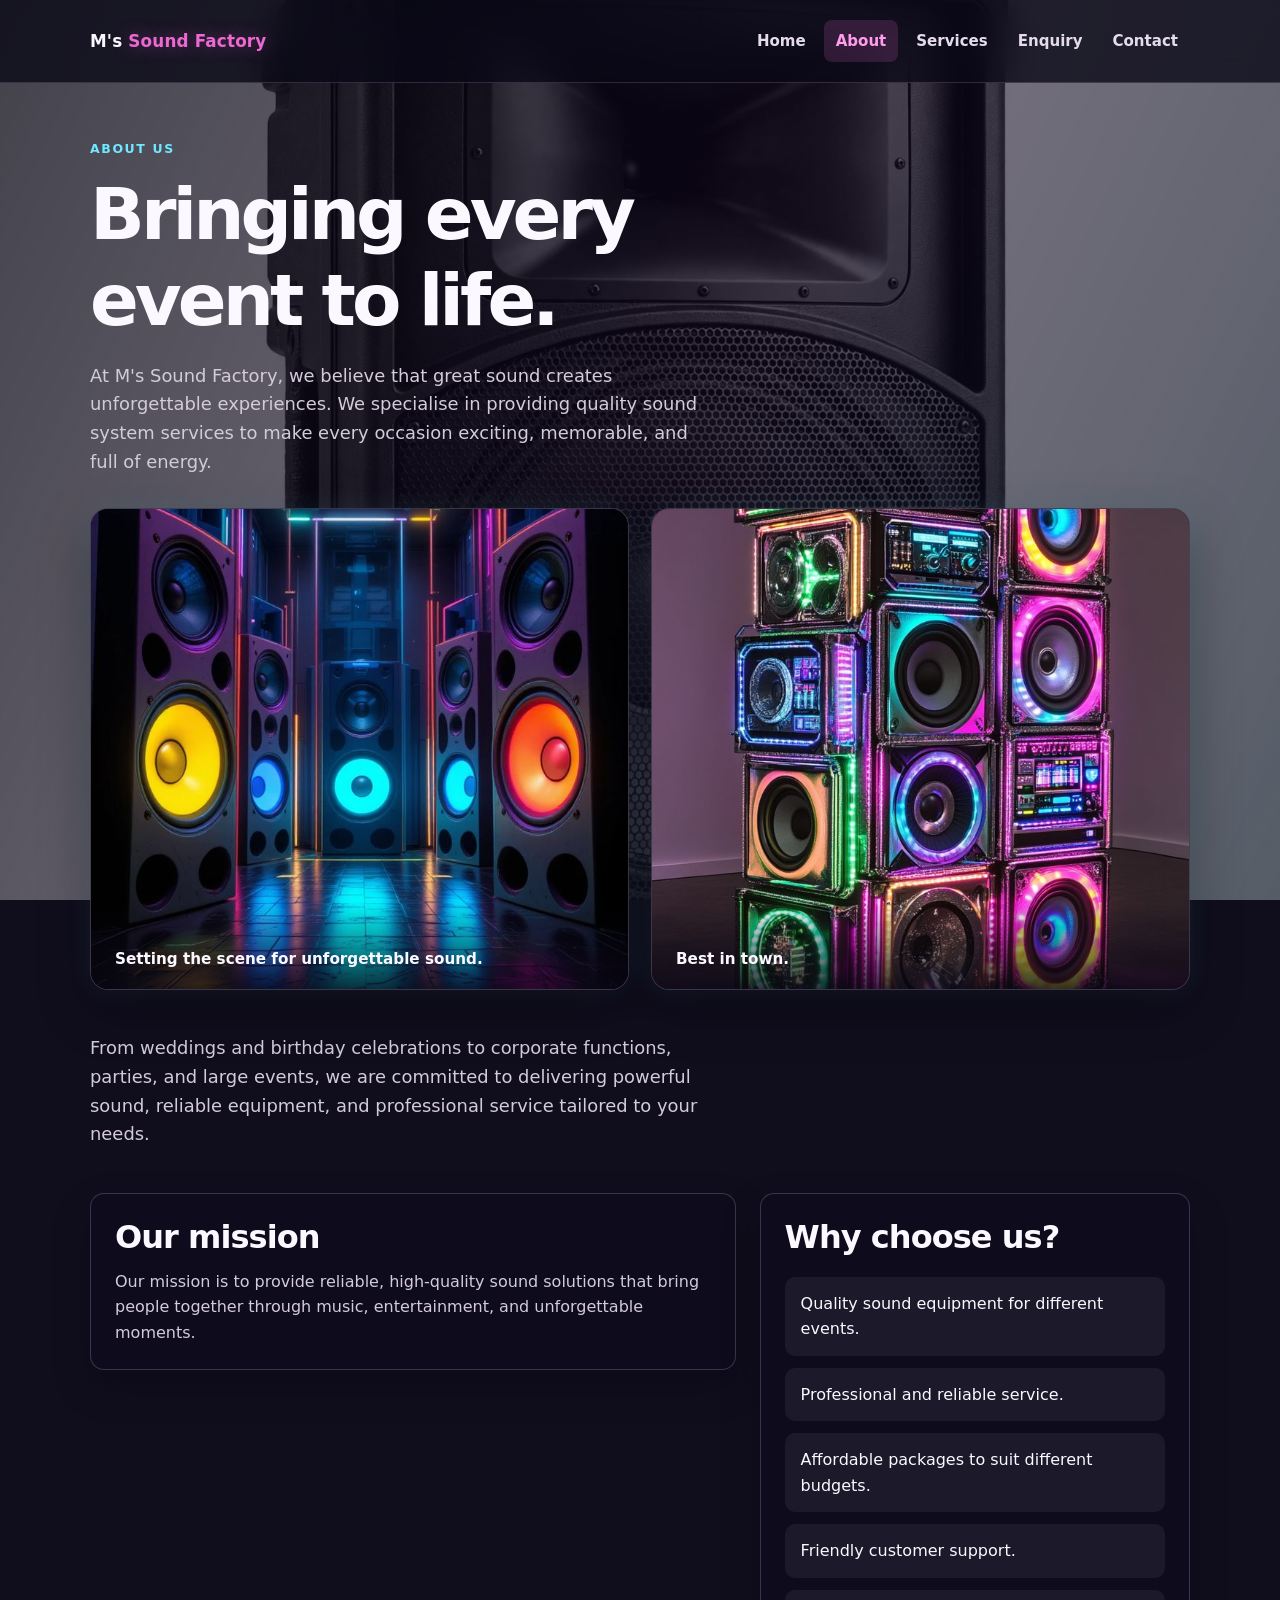
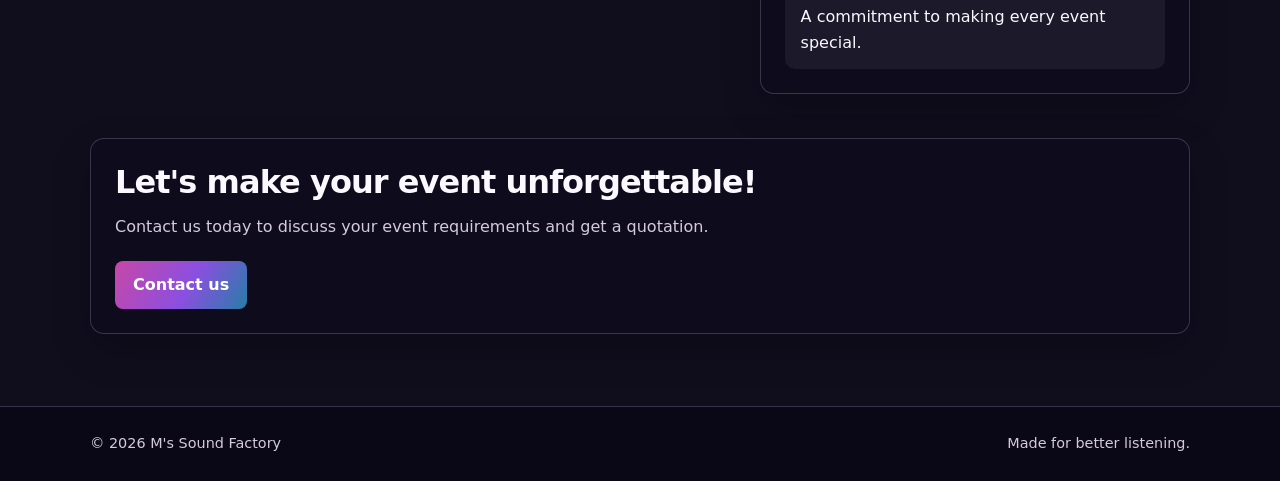
==== part 1/about.html @ 40eba4f4 "html and css" ====
<!DOCTYPE html>
<html lang="en">

<head>
    <meta charset="UTF-8">
    <meta name="viewport" content="width=device-width, initial-scale=1.0">
    <meta name="description" content="Learn how M's Sound Factory brings events to life with quality sound and professional service.">
    <title>About | M's Sound Factory</title>
    <link rel="stylesheet" href="css/style.css">
</head>

<body>
    <video class="site-background-video" autoplay muted loop playsinline preload="metadata" poster="images/speaker.jpeg" aria-hidden="true" tabindex="-1">
        <source src="images/background-video.mp4" type="video/mp4">
    </video>
    <header class="site-header">
        <div class="header-inner">
            <a class="brand" href="index.html">M's <span>Sound Factory</span></a>
            <nav class="site-nav" aria-label="Main navigation">
                <a href="index.html">Home</a>
                <a href="about.html" aria-current="page">About</a>
                <a href="services.html">Services</a>
                <a href="enquiry.html">Enquiry</a>
                <a href="contact.html">Contact</a>
            </nav>
        </div>
    </header>

    <main>
        <section class="page-intro">
            <p class="eyebrow">About us</p>
            <h1>Bringing every event to life.</h1>
            <p class="lead">At M's Sound Factory, we believe that great sound creates unforgettable experiences. We specialise in providing quality sound system services to make every occasion exciting, memorable, and full of energy.</p>
        </section>

        <section class="about-gallery" aria-label="Our sound and event setup">
            <figure class="about-image-feature">
                <img src="images/about-event.jpeg" alt="A vibrant room filled with colorful speakers and event lighting">
                <figcaption>Setting the scene for unforgettable sound.</figcaption>
            </figure>

            <figure class="about-image-feature">
                <img src="images/best-in-town.jpeg" alt="A colorful stack of illuminated speakers for an event">
                <figcaption>Best in town.</figcaption>
            </figure>
        </section>

        <section class="content-section">
            <p class="lead">From weddings and birthday celebrations to corporate functions, parties, and large events, we are committed to delivering powerful sound, reliable equipment, and professional service tailored to your needs.</p>
        </section>

        <div class="split-layout content-section">
            <section class="info-card">
                <h2>Our mission</h2>
                <p>Our mission is to provide reliable, high-quality sound solutions that bring people together through music, entertainment, and unforgettable moments.</p>
            </section>

            <section class="info-card">
                <h2>Why choose us?</h2>
                <ul class="value-list">
                    <li>Quality sound equipment for different events.</li>
                    <li>Professional and reliable service.</li>
                    <li>Affordable packages to suit different budgets.</li>
                    <li>Friendly customer support.</li>
                    <li>A commitment to making every event special.</li>
                </ul>
            </section>
        </div>

        <section class="content-section info-card">
            <h2>Let's make your event unforgettable!</h2>
            <p>Contact us today to discuss your event requirements and get a quotation.</p>
            <a class="button" href="contact.html">Contact us</a>
        </section>
    </main>

    <footer class="site-footer">
        <div class="site-footer-inner">
            <p>&copy; 2026 M's Sound Factory</p>
            <p>Made for better listening.</p>
        </div>
    </footer>
</body>

</html>
---- part 1/css/style.css ----
:root {
    color-scheme: dark;
    --ink: #fbf8ff;
    --muted: #d3cbdc;
    --accent: #ed69d2;
    --accent-dark: #c64db0;
    --cyan: #70e8ff;
    --surface: rgba(15, 12, 30, .82);
    --background: #100d1d;
    --border: rgba(232, 218, 255, .2);
}

* {
    box-sizing: border-box;
}

html {
    scroll-behavior: smooth;
}

body {
    min-height: 100vh;
    margin: 0;
    isolation: isolate;
    background: var(--background);
    color: var(--ink);
    font-family: system-ui, -apple-system, BlinkMacSystemFont, "Segoe UI", sans-serif;
    line-height: 1.6;
}

.site-background-video {
    position: fixed;
    z-index: -2;
    inset: 0;
    width: 100%;
    height: 100%;
    object-fit: cover;
    pointer-events: none;
}

body::before {
    position: fixed;
    z-index: -1;
    inset: 0;
    background: linear-gradient(115deg, rgba(8, 7, 19, .76), rgba(20, 9, 34, .58) 55%, rgba(5, 16, 31, .68));
    content: "";
    pointer-events: none;
}

a {
    color: inherit;
    text-decoration: none;
}

a:hover {
    color: var(--accent-dark);
}

img {
    display: block;
    max-width: 100%;
}

.site-header {
    background: rgba(10, 8, 22, .78);
    border-bottom: 1px solid rgba(232, 218, 255, .16);
    backdrop-filter: blur(16px);
}

.header-inner,
main,
.site-footer-inner {
    width: min(1100px, calc(100% - 40px));
    margin-inline: auto;
}

.header-inner {
    display: flex;
    min-height: 82px;
    align-items: center;
    justify-content: space-between;
    gap: 28px;
}

.brand {
    flex: 0 0 auto;
    font-size: 1.05rem;
    font-weight: 750;
    letter-spacing: .01em;
}

.brand span {
    color: var(--accent);
    text-shadow: 0 0 18px rgba(237, 105, 210, .42);
}

.site-nav {
    display: flex;
    flex-wrap: wrap;
    align-items: center;
    justify-content: flex-end;
    gap: 6px;
}

.site-nav a {
    padding: 9px 12px;
    border-radius: 8px;
    color: #e4dceb;
    font-size: .94rem;
    font-weight: 600;
}

.site-nav a:hover,
.site-nav a[aria-current="page"] {
    background: rgba(237, 105, 210, .16);
    color: #ff9dea;
}

main {
    padding-block: 56px 72px;
}

.eyebrow {
    margin: 0 0 12px;
    color: var(--cyan);
    font-size: .78rem;
    font-weight: 750;
    letter-spacing: .13em;
    text-transform: uppercase;
}

h1,
h2,
h3,
p {
    margin-top: 0;
}

h1,
h2,
h3 {
    line-height: 1.2;
    color: var(--ink);
}

h1 {
    max-width: 720px;
    margin-bottom: 18px;
    font-size: clamp(2.35rem, 6vw, 4.5rem);
    letter-spacing: -.055em;
}

h2 {
    margin-bottom: 12px;
    font-size: clamp(1.5rem, 3vw, 2rem);
    letter-spacing: -.03em;
}

h3 {
    margin-bottom: 8px;
    font-size: 1.1rem;
}

p {
    color: var(--muted);
}

.lead {
    max-width: 620px;
    margin-bottom: 0;
    font-size: 1.12rem;
}

.page-intro {
    margin-bottom: 32px;
}

.about-gallery {
    display: grid;
    grid-template-columns: repeat(2, minmax(0, 1fr));
    gap: 22px;
    align-items: stretch;
}

.about-image-feature {
    position: relative;
    overflow: hidden;
    margin: 0;
    border: 1px solid var(--border);
    border-radius: 18px;
    background: var(--surface);
    box-shadow: 0 18px 50px rgba(0, 0, 0, .35), 0 0 30px rgba(112, 232, 255, .1);
}

.about-image-feature img {
    display: block;
    width: 100%;
    height: clamp(320px, 42vw, 480px);
    object-fit: cover;
    object-position: center;
}

.about-image-feature figcaption {
    position: absolute;
    right: 0;
    bottom: 0;
    left: 0;
    padding: 44px 24px 18px;
    background: linear-gradient(transparent, rgba(8, 7, 19, .82));
    color: #fbf8ff;
    font-size: .95rem;
    font-weight: 650;
}

.hero {
    display: grid;
    grid-template-columns: 1.05fr .95fr;
    min-height: 430px;
    align-items: center;
    gap: clamp(28px, 6vw, 72px);
}

.hero-copy {
    padding-block: 24px;
}

.hero h1 {
    max-width: 540px;
}

.hero-image {
    width: 100%;
    max-height: 420px;
    border-radius: 20px;
    background: var(--surface);
    object-fit: cover;
    box-shadow: 0 18px 55px rgba(0, 0, 0, .44), 0 0 30px rgba(112, 232, 255, .12);
}

.service-video-section {
    display: grid;
    grid-template-columns: minmax(220px, .72fr) minmax(0, 1.28fr);
    align-items: center;
    gap: clamp(24px, 5vw, 56px);
    margin-top: 38px;
}

.service-video-copy p:last-child {
    max-width: 380px;
    margin-bottom: 0;
}

.service-video-frame {
    overflow: hidden;
    border: 1px solid var(--border);
    border-radius: 16px;
    background: rgba(8, 7, 18, .82);
    box-shadow: 0 18px 50px rgba(0, 0, 0, .35), 0 0 30px rgba(112, 232, 255, .1);
}

.service-video-frame video {
    display: block;
    width: 100%;
    max-height: 460px;
    aspect-ratio: 16 / 9;
    object-fit: contain;
}

.button {
    display: inline-flex;
    min-height: 46px;
    align-items: center;
    justify-content: center;
    margin-top: 22px;
    padding: 11px 18px;
    border: 0;
    border-radius: 8px;
    background: linear-gradient(120deg, #c847a7, #8b4fe0 55%, #277da8);
    color: #fff;
    font: inherit;
    font-weight: 700;
    cursor: pointer;
}

.button:hover {
    background: linear-gradient(120deg, #a8358a, #6f38be 55%, #1e638a);
    color: #fff;
    box-shadow: 0 0 24px rgba(237, 105, 210, .22);
}

.content-section {
    margin-top: 44px;
}

.card-grid {
    display: grid;
    grid-template-columns: repeat(3, minmax(0, 1fr));
    gap: 16px;
    margin-top: 22px;
}

.card,
.form-card,
.info-card {
    padding: 24px;
    border: 1px solid var(--border);
    border-radius: 14px;
    background: var(--surface);
    box-shadow: 0 16px 40px rgba(0, 0, 0, .2);
    backdrop-filter: blur(16px);
}

.card p,
.info-card p {
    margin-bottom: 0;
}

.card-mark {
    display: inline-grid;
    width: 34px;
    height: 34px;
    place-items: center;
    margin-bottom: 18px;
    border-radius: 9px;
    background: rgba(237, 105, 210, .16);
    color: #ff9dea;
    font-size: .85rem;
    font-weight: 750;
}

.split-layout {
    display: grid;
    grid-template-columns: minmax(0, 1.2fr) minmax(260px, .8fr);
    gap: 24px;
    align-items: start;
}

.map-section {
    padding: 24px;
    border: 1px solid var(--border);
    border-radius: 14px;
    background: var(--surface);
    box-shadow: 0 16px 40px rgba(0, 0, 0, .2);
    backdrop-filter: blur(16px);
}

.map-frame {
    overflow: hidden;
    min-height: 320px;
    border: 1px solid var(--border);
    border-radius: 10px;
    background: rgba(8, 7, 18, .76);
}

.map-frame iframe {
    display: block;
    width: 100%;
    height: 360px;
    border: 0;
}

.map-link {
    display: inline-block;
    margin-top: 14px;
    color: var(--cyan);
    font-weight: 650;
}

.map-link:hover {
    color: #a8f2ff;
}

.stack {
    display: grid;
    gap: 16px;
}

.value-list {
    display: grid;
    gap: 12px;
    margin: 20px 0 0;
    padding: 0;
    list-style: none;
}

.value-list li {
    padding: 14px 16px;
    border-radius: 10px;
    background: rgba(255, 255, 255, .06);
}

.value-list strong {
    color: #fff;
}

form {
    display: grid;
    gap: 8px;
}

label {
    margin-top: 8px;
    color: var(--ink);
    font-size: .92rem;
    font-weight: 650;
}

input,
textarea {
    width: 100%;
    padding: 12px 13px;
    border: 1px solid var(--border);
    border-radius: 8px;
    background: rgba(8, 7, 18, .76);
    color: var(--ink);
    font: inherit;
}

input:focus,
textarea:focus {
    border-color: var(--accent);
    outline: 3px solid rgba(237, 105, 210, .24);
}

input::placeholder,
textarea::placeholder {
    color: #aaa0b9;
}

a:focus-visible,
button:focus-visible,
input:focus-visible,
textarea:focus-visible {
    outline: 3px solid var(--cyan);
    outline-offset: 3px;
}

textarea {
    min-height: 150px;
    resize: vertical;
}

form .button {
    justify-self: start;
}

.site-footer {
    border-top: 1px solid var(--border);
    background: rgba(10, 8, 22, .82);
    backdrop-filter: blur(16px);
}

.site-footer-inner {
    display: flex;
    min-height: 74px;
    align-items: center;
    justify-content: space-between;
    gap: 12px;
    color: var(--muted);
    font-size: .9rem;
}

.site-footer p {
    margin: 0;
}

@media (max-width: 760px) {
    .header-inner {
        align-items: flex-start;
        flex-direction: column;
        gap: 10px;
        padding-block: 18px;
    }

    .site-nav {
        justify-content: flex-start;
        margin-inline: -8px;
    }

    .hero,
    .split-layout,
    .service-video-section {
        grid-template-columns: 1fr;
    }

    .hero {
        gap: 24px;
    }

    .hero-image {
        max-height: 340px;
    }

    .about-gallery {
        grid-template-columns: 1fr;
        gap: 18px;
    }

    .about-image-feature img {
        height: clamp(240px, 72vw, 380px);
    }

    .card-grid {
        grid-template-columns: 1fr;
    }
}

@media (max-width: 480px) {
    .header-inner,
    main,
    .site-footer-inner {
        width: min(100% - 28px, 1100px);
    }

    main {
        padding-block: 36px 52px;
    }

    .site-footer-inner {
        align-items: flex-start;
        flex-direction: column;
        justify-content: center;
        padding-block: 16px;
    }
}

@media (prefers-reduced-motion: reduce) {
    .site-background-video {
        display: none;
    }

    body {
        background: linear-gradient(rgba(8, 7, 19, .72), rgba(8, 7, 19, .72)), url("../images/about-event.jpeg") center / cover fixed;
    }
}
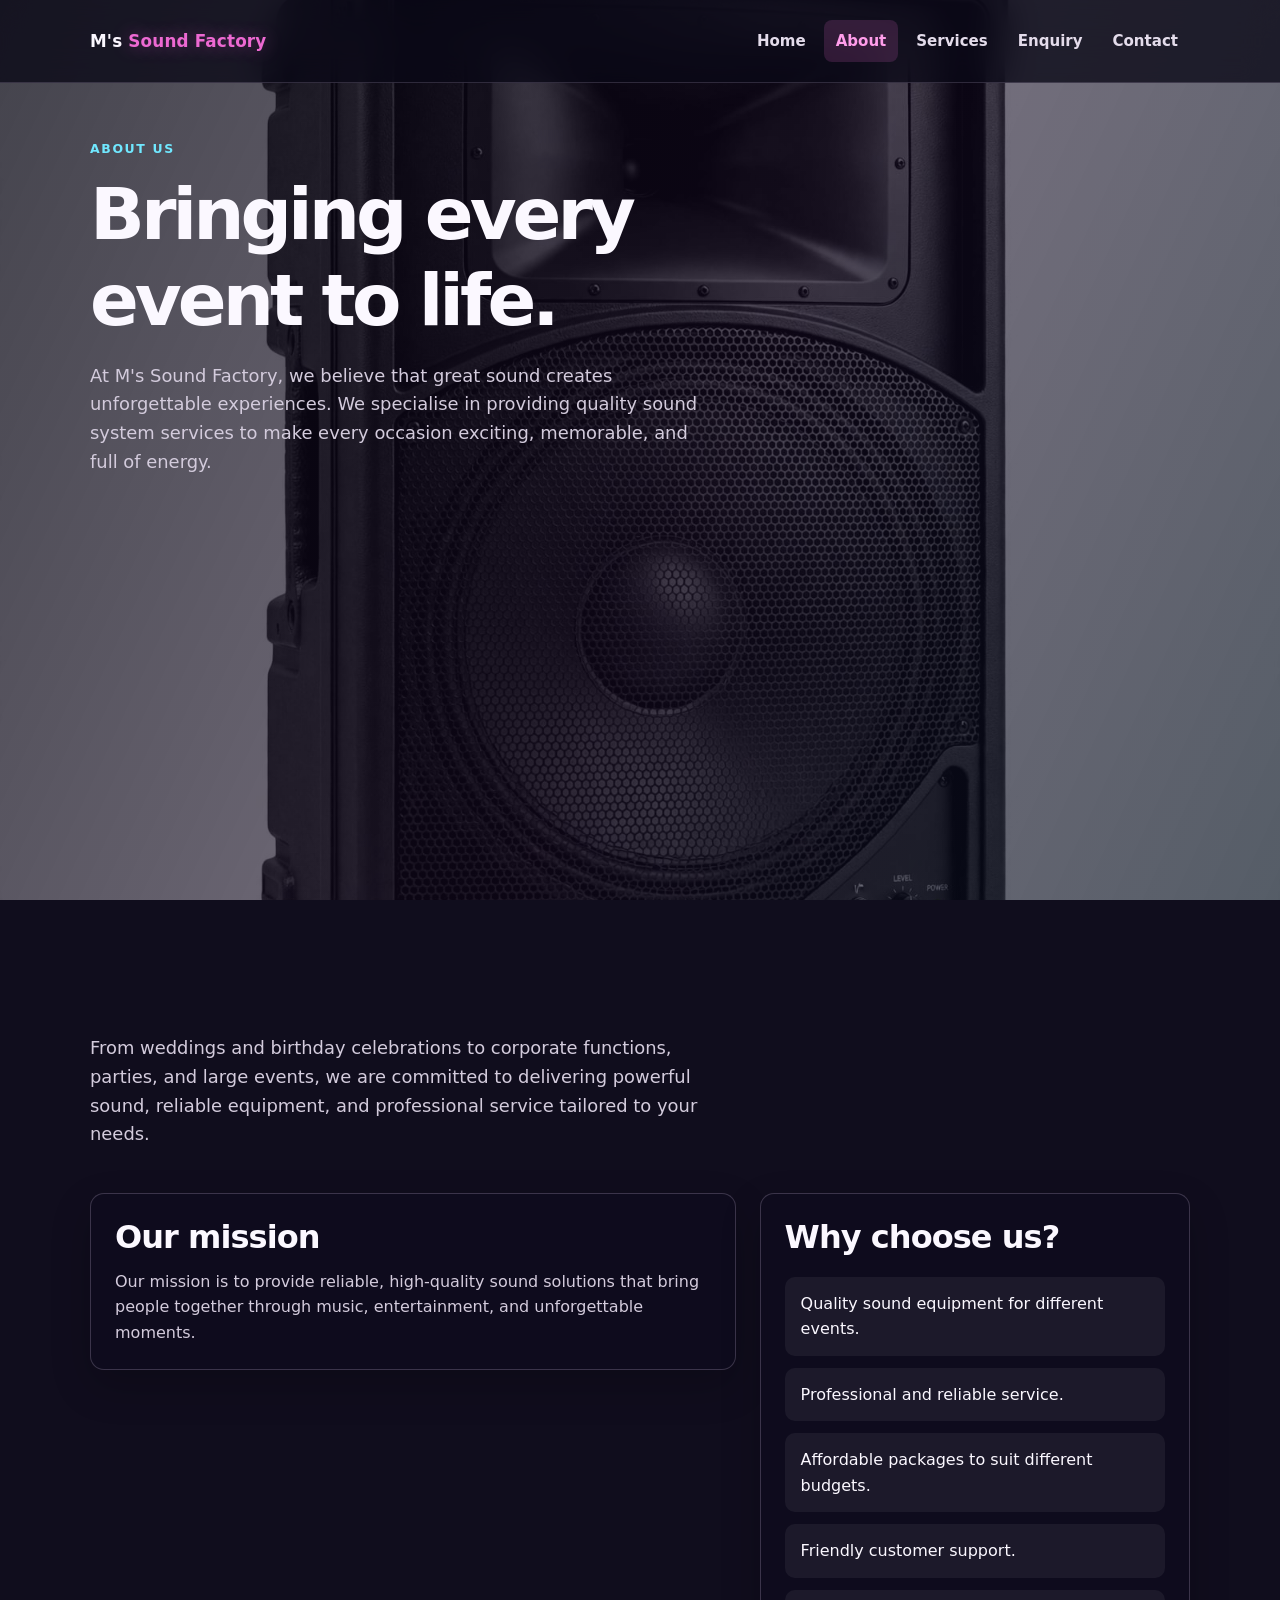
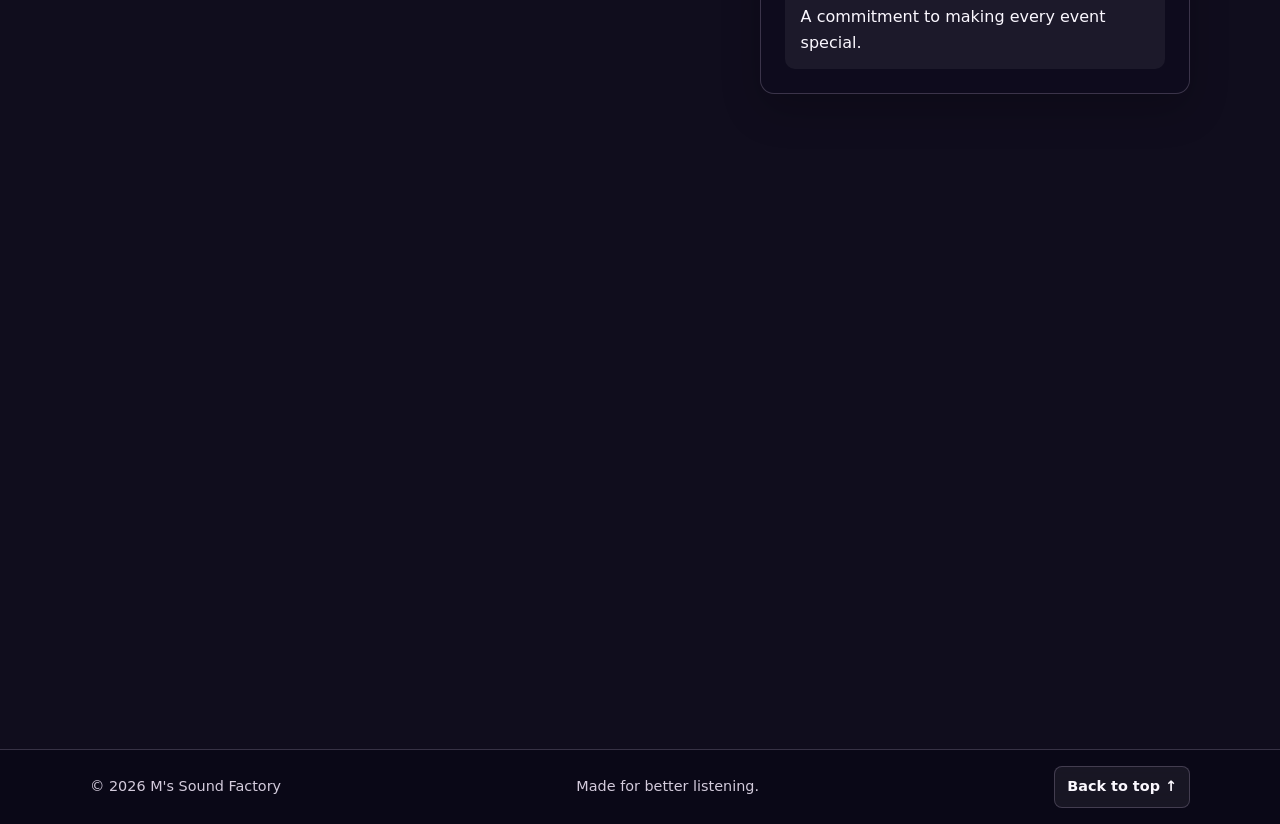
==== commit ee51e1b4: "c" ====
--- a/part 1/about.html
+++ b/part 1/about.html
@@ -4,12 +4,18 @@
 <head>
     <meta charset="UTF-8">
     <meta name="viewport" content="width=device-width, initial-scale=1.0">
-    <meta name="description" content="Learn how M's Sound Factory brings events to life with quality sound and professional service.">
-    <title>About | M's Sound Factory</title>
+    <meta name="description" content="Meet M's Sound Factory, providing quality event sound and audio solutions for weddings, parties and functions in Polokwane, Limpopo.">
+    <meta name="theme-color" content="#100d1d">
+    <meta property="og:type" content="website">
+    <meta property="og:title" content="About M's Sound Factory | Polokwane Event Sound">
+    <meta property="og:description" content="Learn about our event sound services and audio solutions in Polokwane, Limpopo.">
+    <title>About M's Sound Factory | Polokwane Event Sound</title>
+    <meta http-equiv="Content-Security-Policy" content="default-src 'self'; script-src 'self'; style-src 'self'; img-src 'self' data:; media-src 'self'; frame-src https://maps.google.com; form-action 'self'; base-uri 'self'; object-src 'none'; upgrade-insecure-requests">
     <link rel="stylesheet" href="css/style.css">
+    <script src="js/script.js" defer></script>
 </head>
 
-<body>
+<body id="top">
     <video class="site-background-video" autoplay muted loop playsinline preload="metadata" poster="images/speaker.jpeg" aria-hidden="true" tabindex="-1">
         <source src="images/background-video.mp4" type="video/mp4">
     </video>
@@ -33,14 +39,18 @@
             <p class="lead">At M's Sound Factory, we believe that great sound creates unforgettable experiences. We specialise in providing quality sound system services to make every occasion exciting, memorable, and full of energy.</p>
         </section>
 
-        <section class="about-gallery" aria-label="Our sound and event setup">
+        <section class="about-gallery" aria-label="Our sound and event setup" data-reveal>
             <figure class="about-image-feature">
-                <img src="images/about-event.jpeg" alt="A vibrant room filled with colorful speakers and event lighting">
+                <button class="gallery-trigger" type="button" data-lightbox data-caption="Setting the scene for unforgettable sound." aria-label="View the event setup image">
+                    <img src="images/about-event.jpeg" alt="Colorful speakers and event lighting at an event sound setup in Polokwane" loading="lazy" decoding="async">
+                </button>
                 <figcaption>Setting the scene for unforgettable sound.</figcaption>
             </figure>
 
             <figure class="about-image-feature">
-                <img src="images/best-in-town.jpeg" alt="A colorful stack of illuminated speakers for an event">
+                <button class="gallery-trigger" type="button" data-lightbox data-caption="Best in town." aria-label="View the speaker setup image">
+                    <img src="images/best-in-town.jpeg" alt="A stack of illuminated speakers prepared for an event" loading="lazy" decoding="async">
+                </button>
                 <figcaption>Best in town.</figcaption>
             </figure>
         </section>
@@ -67,7 +77,26 @@
             </section>
         </div>
 
-        <section class="content-section info-card">
+        <section class="content-section faq-section" aria-labelledby="faq-heading" data-reveal>
+            <p class="eyebrow">Quick answers</p>
+            <h2 id="faq-heading">Frequently asked questions</h2>
+            <div class="faq-list" data-accordion>
+                <details class="faq-item">
+                    <summary>What types of events do you support?</summary>
+                    <p>We provide sound solutions for weddings, birthdays, corporate functions, parties, and other events.</p>
+                </details>
+                <details class="faq-item">
+                    <summary>Can you help me choose the right sound setup?</summary>
+                    <p>Yes. Send us your requirements through the enquiry form and we can help you explore suitable options.</p>
+                </details>
+                <details class="faq-item">
+                    <summary>How can I request a quotation?</summary>
+                    <p>Use the contact or enquiry form and include details about your event and sound requirements.</p>
+                </details>
+            </div>
+        </section>
+
+        <section class="content-section info-card" data-reveal>
             <h2>Let's make your event unforgettable!</h2>
             <p>Contact us today to discuss your event requirements and get a quotation.</p>
             <a class="button" href="contact.html">Contact us</a>
@@ -76,8 +105,9 @@
 
     <footer class="site-footer">
         <div class="site-footer-inner">
-            <p>&copy; 2026 M's Sound Factory</p>
+            <p>&copy; <span data-current-year></span> M's Sound Factory</p>
             <p>Made for better listening.</p>
+            <button class="back-to-top" type="button">Back to top ↑</button>
         </div>
     </footer>
 </body>
--- a/part 1/css/style.css
+++ b/part 1/css/style.css
@@ -192,12 +192,27 @@
     box-shadow: 0 18px 50px rgba(0, 0, 0, .35), 0 0 30px rgba(112, 232, 255, .1);
 }
 
+.gallery-trigger {
+    display: block;
+    width: 100%;
+    padding: 0;
+    border: 0;
+    background: transparent;
+    cursor: zoom-in;
+}
+
 .about-image-feature img {
     display: block;
     width: 100%;
     height: clamp(320px, 42vw, 480px);
     object-fit: cover;
     object-position: center;
+    transition: transform .35s ease;
+}
+
+.about-image-feature:hover img,
+.gallery-trigger:focus-visible img {
+    transform: scale(1.035);
 }
 
 .about-image-feature figcaption {
@@ -310,9 +325,191 @@
     backdrop-filter: blur(16px);
 }
 
+.card {
+    transition: transform .2s ease, border-color .2s ease, box-shadow .2s ease;
+}
+
+.card:hover {
+    transform: translateY(-4px);
+    border-color: rgba(237, 105, 210, .48);
+    box-shadow: 0 20px 46px rgba(0, 0, 0, .3), 0 0 24px rgba(237, 105, 210, .1);
+}
+
 .card p,
 .info-card p {
     margin-bottom: 0;
+}
+
+.service-browser-heading {
+    margin-bottom: 18px;
+}
+
+.service-browser-heading .eyebrow {
+    margin-bottom: 6px;
+}
+
+.service-filters {
+    display: grid;
+    grid-template-columns: 2fr 1fr 1fr;
+    gap: 14px;
+    padding: 20px;
+    border: 1px solid var(--border);
+    border-radius: 14px;
+    background: var(--surface);
+}
+
+.service-filters > div {
+    display: grid;
+    align-content: start;
+    gap: 7px;
+}
+
+.service-filters label {
+    margin-top: 0;
+}
+
+select {
+    width: 100%;
+    min-height: 48px;
+    padding: 10px 13px;
+    border: 1px solid var(--border);
+    border-radius: 8px;
+    background: #171326;
+    color: var(--ink);
+    font: inherit;
+}
+
+.service-results-status {
+    min-height: 1.6em;
+    margin: 16px 0 0;
+    color: var(--cyan);
+    font-size: .92rem;
+}
+
+.service-empty {
+    grid-column: 1 / -1;
+    padding: 24px;
+    border: 1px dashed var(--border);
+    border-radius: 12px;
+    color: var(--muted);
+    text-align: center;
+}
+
+.faq-section h2 {
+    margin-bottom: 18px;
+}
+
+.faq-list {
+    display: grid;
+    gap: 10px;
+}
+
+.faq-item {
+    overflow: hidden;
+    border: 1px solid var(--border);
+    border-radius: 12px;
+    background: var(--surface);
+}
+
+.faq-item summary {
+    position: relative;
+    padding: 18px 52px 18px 20px;
+    color: var(--ink);
+    font-weight: 700;
+    cursor: pointer;
+    list-style: none;
+}
+
+.faq-item summary::-webkit-details-marker {
+    display: none;
+}
+
+.faq-item summary::after {
+    position: absolute;
+    right: 20px;
+    content: "+";
+    color: var(--cyan);
+    font-size: 1.25rem;
+    line-height: 1;
+}
+
+.faq-item[open] summary::after {
+    content: "−";
+}
+
+.faq-item p {
+    margin: 0;
+    padding: 0 20px 18px;
+}
+
+.lightbox {
+    width: min(900px, calc(100% - 32px));
+    max-width: none;
+    max-height: 92vh;
+    padding: 54px 20px 20px;
+    border: 1px solid var(--border);
+    border-radius: 16px;
+    background: rgba(12, 9, 24, .98);
+    color: var(--ink);
+    box-shadow: 0 24px 80px rgba(0, 0, 0, .65);
+}
+
+.lightbox::backdrop {
+    background: rgba(4, 3, 10, .86);
+    backdrop-filter: blur(5px);
+}
+
+.lightbox-close {
+    position: absolute;
+    top: 10px;
+    right: 14px;
+    width: 40px;
+    height: 40px;
+    border: 1px solid var(--border);
+    border-radius: 50%;
+    background: rgba(255, 255, 255, .08);
+    color: var(--ink);
+    font-size: 1.7rem;
+    line-height: 1;
+    cursor: pointer;
+}
+
+.lightbox-image {
+    width: 100%;
+    max-height: 70vh;
+    object-fit: contain;
+}
+
+.lightbox-caption {
+    margin: 12px 0;
+    text-align: center;
+}
+
+.lightbox-controls {
+    display: flex;
+    justify-content: center;
+    gap: 12px;
+}
+
+.lightbox-controls button {
+    padding: 9px 14px;
+    border: 1px solid var(--border);
+    border-radius: 8px;
+    background: rgba(255, 255, 255, .08);
+    color: var(--ink);
+    font: inherit;
+    cursor: pointer;
+}
+
+body.js-enabled [data-reveal] {
+    opacity: 0;
+    transform: translateY(18px);
+    transition: opacity .5s ease, transform .5s ease;
+}
+
+body.js-enabled [data-reveal].is-visible {
+    opacity: 1;
+    transform: translateY(0);
 }
 
 .card-mark {
@@ -440,6 +637,40 @@
     resize: vertical;
 }
 
+.form-success {
+    margin: 14px 0 0;
+    color: #9df7c0;
+    font-weight: 700;
+}
+
+.form-response:empty {
+    display: none;
+}
+
+.form-error,
+.field-error {
+    color: #ffaaaa;
+}
+
+.field-error {
+    margin-top: -4px;
+    font-size: .88rem;
+}
+
+.form-email-link {
+    display: inline-block;
+    margin-top: 6px;
+    color: var(--cyan);
+    font-weight: 700;
+    text-decoration: underline;
+    text-underline-offset: 3px;
+}
+
+select:focus-visible {
+    outline: 3px solid var(--cyan);
+    outline-offset: 3px;
+}
+
 form .button {
     justify-self: start;
 }
@@ -460,6 +691,22 @@
     font-size: .9rem;
 }
 
+.back-to-top {
+    padding: 8px 12px;
+    border: 1px solid var(--border);
+    border-radius: 8px;
+    background: rgba(255, 255, 255, .06);
+    color: var(--ink);
+    font: inherit;
+    font-weight: 650;
+    cursor: pointer;
+}
+
+.back-to-top:hover {
+    border-color: var(--accent);
+    color: #ff9dea;
+}
+
 .site-footer p {
     margin: 0;
 }
@@ -503,6 +750,10 @@
     .card-grid {
         grid-template-columns: 1fr;
     }
+
+    .service-filters {
+        grid-template-columns: 1fr;
+    }
 }
 
 @media (max-width: 480px) {
@@ -522,13 +773,31 @@
         justify-content: center;
         padding-block: 16px;
     }
+
+    .back-to-top {
+        align-self: flex-start;
+    }
 }
 
 @media (prefers-reduced-motion: reduce) {
+    *,
+    *::before,
+    *::after {
+        scroll-behavior: auto !important;
+        animation-duration: .01ms !important;
+        animation-iteration-count: 1 !important;
+        transition-duration: .01ms !important;
+    }
+
     .site-background-video {
         display: none;
     }
 
+    body.js-enabled [data-reveal] {
+        opacity: 1;
+        transform: none;
+    }
+
     body {
         background: linear-gradient(rgba(8, 7, 19, .72), rgba(8, 7, 19, .72)), url("../images/about-event.jpeg") center / cover fixed;
     }
